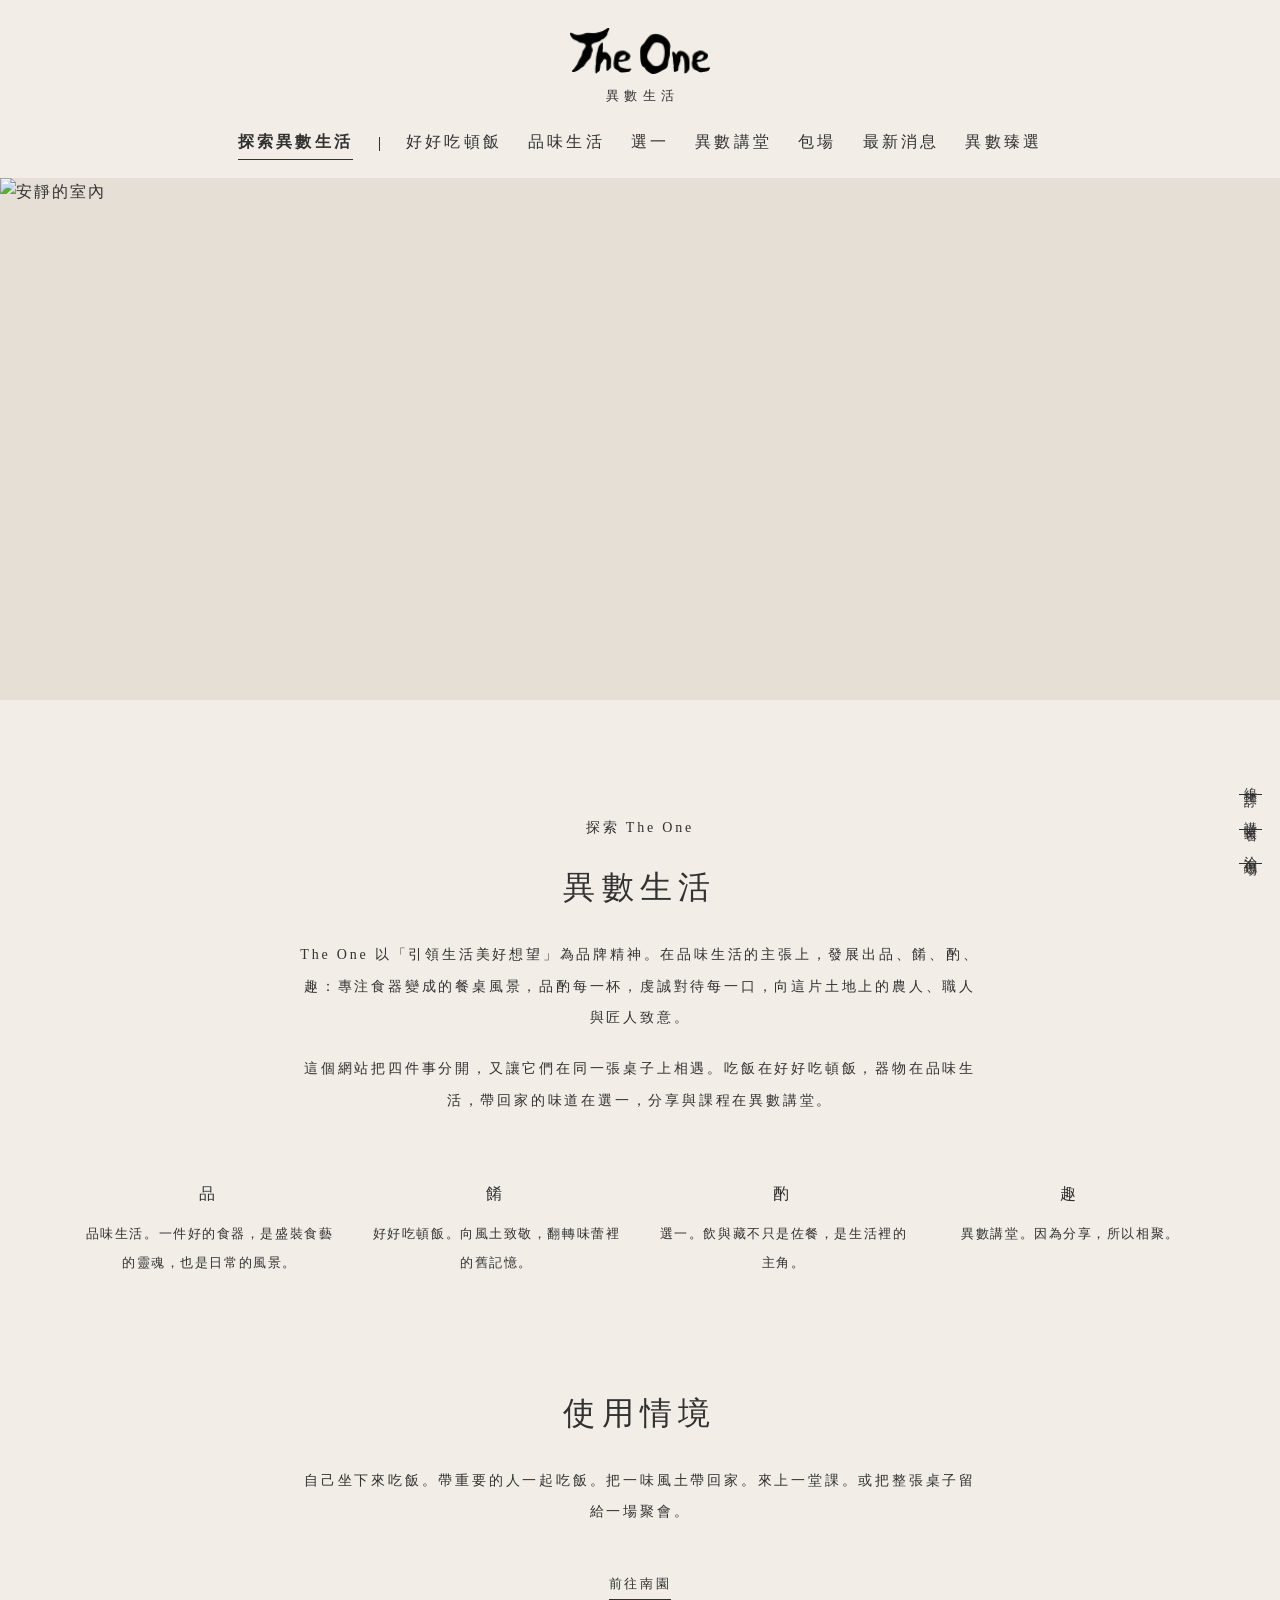
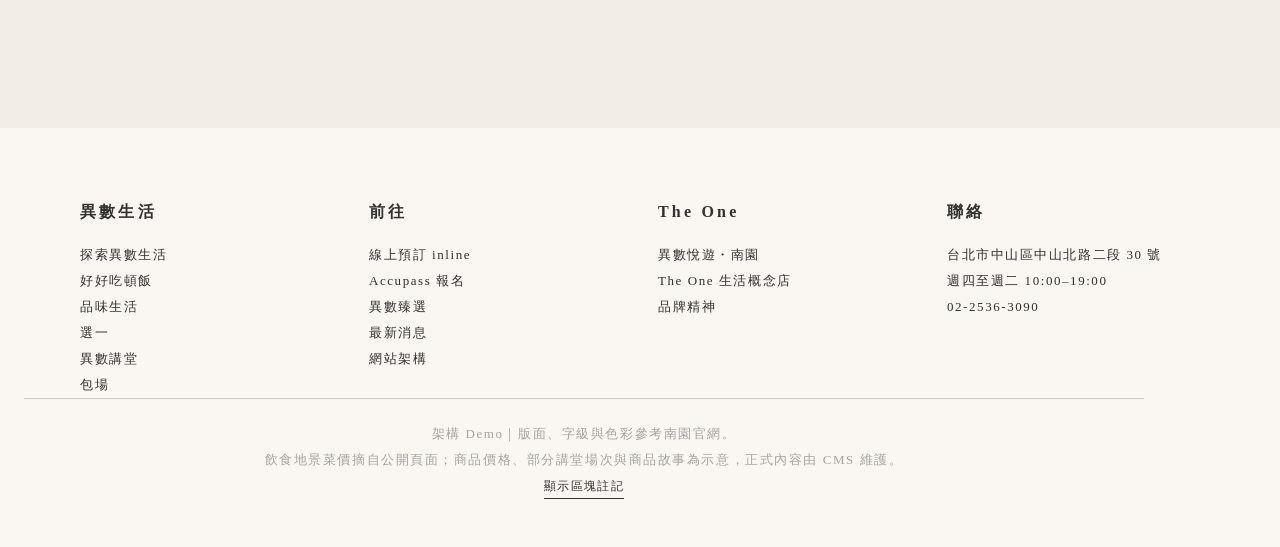
==== about.html @ 54ef7bcd "建立異數生活網站架構 Demo，版面依南園官網。 Co-authored-by: Cursor <cursoragent@cursor.com>" ====
<!DOCTYPE html>
<html lang="zh-Hant">
<head>
  <meta charset="UTF-8">
  <meta name="viewport" content="width=device-width, initial-scale=1">
  <meta name="robots" content="noindex">
  <title>探索異數生活｜異數生活</title>
  <link rel="preconnect" href="https://fonts.googleapis.com">
  <link rel="preconnect" href="https://fonts.gstatic.com" crossorigin>
  <link href="https://fonts.googleapis.com/css2?family=EB+Garamond:ital,wght@0,400;0,500;0,600;1,400&family=Noto+Serif+TC:wght@300;400;500;600;700&display=swap" rel="stylesheet">
  <link rel="stylesheet" href="css/style.css">
</head>
<body data-page="about">
  <div id="site-header"></div>
  <main>
    <section class="page-hero" data-note="HERO｜Video / Photo">
      <img src="https://images.unsplash.com/photo-1618221195710-dd6b41faaea6?auto=format&fit=crop&w=2000&q=80" alt="安靜的室內">
    </section>
    <section class="block" data-note="異數生活介紹｜核心理念">
      <div class="narrow prose">
        <p class="kicker">探索 The One</p>
        <h1>異數生活</h1>
        <p>The One 以「引領生活美好想望」為品牌精神。在品味生活的主張上，發展出品、餚、酌、趣：專注食器變成的餐桌風景，品酌每一杯，虔誠對待每一口，向這片土地上的農人、職人與匠人致意。</p>
        <p>這個網站把四件事分開，又讓它們在同一張桌子上相遇。吃飯在好好吃頓飯，器物在品味生活，帶回家的味道在選一，分享與課程在異數講堂。</p>
      </div>
      <div class="wrap taste-row">
        <div>
          <strong>品</strong>
          <span>品味生活。一件好的食器，是盛裝食藝的靈魂，也是日常的風景。</span>
        </div>
        <div>
          <strong>餚</strong>
          <span>好好吃頓飯。向風土致敬，翻轉味蕾裡的舊記憶。</span>
        </div>
        <div>
          <strong>酌</strong>
          <span>選一。飲與藏不只是佐餐，是生活裡的主角。</span>
        </div>
        <div>
          <strong>趣</strong>
          <span>異數講堂。因為分享，所以相聚。</span>
        </div>
      </div>
    </section>
    <section class="block" style="padding-top:0" data-note="使用情境">
      <div class="narrow">
        <h2>使用情境</h2>
        <p class="lead">自己坐下來吃飯。帶重要的人一起吃飯。把一味風土帶回家。來上一堂課。或把整張桌子留給一場聚會。</p>
        <p class="center" style="margin-top:36px"><a class="more" href="https://nanyuan.theonestyle.com/" target="_blank" rel="noopener">前往南園</a></p>
      </div>
    </section>
  </main>
  <div id="site-footer"></div>
  <script src="js/data.js"></script>
  <script src="js/site.js"></script>
</body>
</html>
---- css/style.css ----
:root {
  --bg: #f2ede7;
  --bg-2: #faf6f2;
  --ink: #313131;
  --muted: #a4a4a4;
  --line: rgba(49, 49, 49, 0.22);
  --photo: #e6dfd6;
  --header-h: 168px;
  --serif: "Noto Serif TC", "Songti TC", "PMingLiU", serif;
  --en: "EB Garamond", "Noto Serif TC", serif;
}

* { box-sizing: border-box; }
html { scroll-behavior: smooth; }
body {
  margin: 0;
  background: var(--bg);
  color: var(--ink);
  font-family: var(--serif);
  font-weight: 400;
  font-size: 16px;
  line-height: 1.8;
  letter-spacing: 0.12em;
}
img { max-width: 100%; display: block; }
a { color: inherit; text-decoration: none; }
button, input, select, textarea {
  font: inherit;
  color: inherit;
  letter-spacing: inherit;
  background: none;
  border: 0;
  padding: 0;
}
button { cursor: pointer; }
::selection { background: #e4d5c8; color: var(--ink); }
:focus-visible { outline: 1px solid var(--ink); outline-offset: 3px; }

.site-header {
  position: fixed;
  top: 0;
  left: 0;
  right: 0;
  z-index: 50;
  background: var(--bg);
  padding: 28px 72px 18px;
  text-align: center;
}
.logo { display: inline-block; }
.logo img { height: 46px; width: auto; margin: 0 auto; }
.logo span {
  display: block;
  margin-top: 10px;
  font-size: 13px;
  font-weight: 300;
  letter-spacing: 0.42em;
  text-indent: 0.42em;
}
.primary-nav {
  display: flex;
  justify-content: center;
  align-items: center;
  flex-wrap: wrap;
  gap: 8px 26px;
  margin-top: 18px;
  font-size: 16px;
  letter-spacing: 0.2em;
}
.primary-nav a { padding-bottom: 2px; border-bottom: 1px solid transparent; }
.primary-nav a.active { font-weight: 700; border-bottom-color: var(--ink); }
.primary-nav a:hover { opacity: 0.55; }
.nav-rule { width: 1px; height: 14px; background: var(--ink); }

.menu-btn {
  display: none;
  position: absolute;
  left: 22px;
  top: 36px;
  width: 30px;
  height: 16px;
}
.menu-btn span { display: block; height: 1px; background: var(--ink); }
.menu-btn span + span { margin-top: 7px; }

.side-cta {
  position: fixed;
  right: 18px;
  bottom: 36px;
  z-index: 35;
  display: flex;
  flex-direction: column;
  align-items: center;
  gap: 16px;
}
.side-cta a {
  writing-mode: vertical-rl;
  font-size: 13px;
  letter-spacing: 0.18em;
  padding-bottom: 8px;
  border-bottom: 1px solid var(--ink);
}
.side-cta a:hover { opacity: 0.55; }

main { padding-top: var(--header-h); }
.block { padding: 112px 24px; }
.wrap { max-width: 1120px; margin: 0 auto; }
.narrow { max-width: 680px; margin: 0 auto; text-align: center; }

h1, h2, .section-title {
  font-weight: 300;
  font-size: 32px;
  letter-spacing: 0.2em;
  line-height: 1.5;
  text-align: center;
  margin: 0 0 28px;
}
h3 {
  font-weight: 300;
  font-size: 20px;
  letter-spacing: 0.12em;
  margin: 0 0 12px;
}
.lead, .prose p {
  font-size: 14px;
  line-height: 2.25;
  letter-spacing: 0.2em;
  text-align: center;
}
.lead { margin: 0 auto; }
.prose p { margin: 0 0 1.4em; }
.kicker {
  display: block;
  margin-bottom: 18px;
  font-size: 13px;
  letter-spacing: 0.32em;
  text-align: center;
  font-weight: 500;
}

.more {
  display: inline-block;
  margin-top: 8px;
  font-size: 13px;
  font-weight: 500;
  letter-spacing: 0.2em;
  border-bottom: 1px solid var(--ink);
  padding-bottom: 4px;
}
.more:hover { opacity: 0.5; }
.center { text-align: center; }

.hero, .page-hero, .full-photo {
  background: var(--photo) center/cover no-repeat;
  overflow: hidden;
}
.hero { height: calc(100vh - var(--header-h)); min-height: 480px; }
.page-hero { height: 58vh; min-height: 380px; }
.full-photo { height: 72vh; min-height: 420px; }
.hero img, .page-hero img, .full-photo img, .media img {
  width: 100%;
  height: 100%;
  object-fit: cover;
}
img.is-broken { opacity: 0; }

.feature-grid, .grid-4, .grid-3, .grid-2 {
  display: grid;
  gap: 56px 32px;
}
.feature-grid, .grid-2 { grid-template-columns: 1fr 1fr; }
.grid-4 { grid-template-columns: repeat(4, 1fr); }
.grid-3 { grid-template-columns: repeat(3, 1fr); }

.fcard, .pcard { display: block; }
.media { display: block; aspect-ratio: 1; overflow: hidden; background: var(--photo); }
.fcard .media { aspect-ratio: 1; }
.fcard h3, .pcard h3 {
  margin-top: 18px;
  font-size: 18px;
  font-weight: 300;
  letter-spacing: 0.08em;
  line-height: 1.6;
}
.fcard p, .pcard p, .meta {
  margin: 6px 0 0;
  font-size: 14px;
  letter-spacing: 0.06em;
  line-height: 1.8;
  text-align: left;
}
.pcard .price { display: block; margin-top: 8px; font-family: var(--en); letter-spacing: 0.08em; font-size: 16px; }
.fcard:hover img, .pcard:hover img { opacity: 0.88; }
.fcard img, .pcard img { transition: opacity 0.45s ease; }

.cat-block { margin-bottom: 88px; }
.cat-block h2 { margin-bottom: 36px; }
.cat-block h3 {
  margin: 28px 0 18px;
  font-size: 16px;
  letter-spacing: 0.2em;
  font-weight: 500;
  text-align: center;
}

.filters {
  display: flex;
  flex-wrap: wrap;
  justify-content: center;
  gap: 16px 28px;
  margin: 8px 0 72px;
}
.filters button {
  font-size: 14px;
  letter-spacing: 0.16em;
  padding-bottom: 4px;
  border-bottom: 1px solid transparent;
}
.filters button.is-on { font-weight: 700; border-bottom-color: var(--ink); }
.filters button:hover { opacity: 0.55; }

.split {
  display: grid;
  grid-template-columns: 1fr 1fr;
  gap: 72px;
  text-align: left;
}
.line-list { border-top: 1px solid var(--line); }
.line-item {
  display: grid;
  grid-template-columns: 118px 1fr;
  gap: 12px 18px;
  align-items: baseline;
  padding: 18px 0;
  border-bottom: 1px solid var(--line);
  font-size: 14px;
  letter-spacing: 0.06em;
  line-height: 1.7;
}
.line-item time, .line-item em {
  font-style: normal;
  font-family: var(--en);
  letter-spacing: 0.06em;
  color: var(--ink);
}
.line-item em { font-family: var(--serif); font-size: 12px; letter-spacing: 0.14em; color: var(--muted); }
.line-item:hover span { opacity: 0.55; }

.taste-row {
  display: grid;
  grid-template-columns: repeat(4, 1fr);
  gap: 28px;
  margin-top: 64px;
  text-align: center;
}
.taste-row strong {
  display: block;
  font-weight: 500;
  letter-spacing: 0.28em;
  margin-bottom: 10px;
}
.taste-row span { font-size: 13px; letter-spacing: 0.12em; line-height: 1.9; }

.menu-grid {
  display: grid;
  grid-template-columns: repeat(3, 1fr);
  gap: 48px 36px;
  text-align: left;
}
.menu-grid h2 { font-size: 24px; margin-bottom: 8px; }
.menu-grid .note {
  text-align: center;
  font-size: 13px;
  letter-spacing: 0.12em;
  margin: 0 0 22px;
  line-height: 1.8;
}
.menu-grid li {
  display: flex;
  justify-content: space-between;
  gap: 12px;
  padding: 13px 0;
  border-bottom: 1px solid var(--line);
  font-size: 14px;
  letter-spacing: 0.06em;
  line-height: 1.6;
  list-style: none;
}
.menu-grid ul { margin: 0; padding: 0; }
.menu-grid em { font-style: normal; font-family: var(--en); letter-spacing: 0.04em; white-space: nowrap; }
.menu-grid a:hover { opacity: 0.55; }

.scenes { display: grid; grid-template-columns: repeat(3, 1fr); gap: 40px; }
.scenes article { text-align: center; }
.scenes h3 { letter-spacing: 0.16em; }
.scenes p { font-size: 14px; letter-spacing: 0.1em; line-height: 2; }

.form {
  max-width: 640px;
  margin: 0 auto;
  text-align: left;
}
.field { margin-bottom: 26px; }
.field label {
  display: block;
  font-size: 13px;
  letter-spacing: 0.2em;
  margin-bottom: 8px;
}
.field input, .field select, .field textarea {
  width: 100%;
  border-bottom: 1px solid rgba(49, 49, 49, 0.45);
  padding: 10px 0;
  letter-spacing: 0.08em;
  border-radius: 0;
}
.field textarea { min-height: 96px; resize: vertical; }
.btn-line {
  display: inline-block;
  border: 1px solid var(--ink);
  padding: 12px 36px;
  font-size: 14px;
  letter-spacing: 0.2em;
  background: transparent;
  color: var(--ink);
}
.btn-line:hover { background: var(--ink); color: var(--bg); }
.form-ok {
  text-align: center;
  font-size: 14px;
  letter-spacing: 0.16em;
  line-height: 2.1;
}

.detail {
  display: grid;
  grid-template-columns: 1.05fr 0.95fr;
  gap: 64px;
  align-items: start;
}
.detail .media { aspect-ratio: 4/5; }
.detail h1 { text-align: left; font-size: 32px; margin: 12px 0 18px; }
.detail .lead, .detail .prose p { text-align: left; }
.buybox {
  margin-top: 28px;
  padding-top: 22px;
  border-top: 1px solid var(--line);
}
.qty { display: inline-flex; align-items: center; gap: 16px; margin: 12px 0 20px; font-family: var(--en); }
.qty button { width: 28px; font-size: 18px; }
.spec-list { margin: 18px 0 0; padding: 0; }
.spec-list li {
  display: grid;
  grid-template-columns: 120px 1fr;
  gap: 12px;
  padding: 10px 0;
  border-bottom: 1px solid var(--line);
  font-size: 14px;
  letter-spacing: 0.08em;
  list-style: none;
}
.spec-list span { color: var(--muted); }

.flow {
  max-width: 760px;
  margin: 0 auto;
}
.flow a, .flow .flow-item {
  display: block;
  padding: 22px 0;
  border-bottom: 1px solid var(--line);
  text-align: center;
  letter-spacing: 0.16em;
}
.flow a:hover { opacity: 0.55; }
.cols-2 { display: grid; grid-template-columns: 1fr 1fr; gap: 48px; text-align: left; }
.cols-2 h3 { text-align: left; letter-spacing: 0.16em; }
.cols-2 li { font-size: 14px; letter-spacing: 0.08em; line-height: 2; }

.site-footer {
  background: var(--bg-2);
  padding: 72px 24px 48px;
  letter-spacing: 0.08em;
}
.footer-grid {
  max-width: 1120px;
  margin: 0 auto;
  display: grid;
  grid-template-columns: repeat(4, 1fr);
  gap: 36px;
}
.site-footer h2 {
  font-size: 16px;
  font-weight: 600;
  letter-spacing: 0.2em;
  text-align: left;
  margin: 0 0 18px;
}
.site-footer a, .site-footer p {
  display: block;
  font-size: 13px;
  letter-spacing: 0.12em;
  line-height: 2;
  margin: 0;
}
.site-footer a:hover { opacity: 0.55; }
.copy {
  max-width: 1120px;
  margin: 48px auto 0;
  padding-top: 22px;
  border-top: 1px solid var(--line);
  font-size: 12px;
  letter-spacing: 0.12em;
  line-height: 1.9;
  color: var(--muted);
  text-align: center;
}
.copy button { color: var(--ink); border-bottom: 1px solid var(--ink); font-size: 12px; letter-spacing: 0.12em; }

.drawer[hidden] { display: none; }
.drawer {
  position: fixed;
  inset: 0;
  z-index: 70;
  background: rgba(49, 49, 49, 0.28);
}
.drawer-panel {
  position: absolute;
  top: 0;
  right: 0;
  width: min(420px, 100%);
  height: 100%;
  background: var(--bg);
  padding: 36px 28px;
  overflow: auto;
}
.drawer-panel h2 { text-align: left; font-size: 24px; }
.cart-row {
  display: grid;
  grid-template-columns: 1fr auto;
  gap: 8px;
  padding: 14px 0;
  border-bottom: 1px solid var(--line);
  font-size: 14px;
  letter-spacing: 0.06em;
}
.mobile-cta { display: none; }

body.show-notes [data-note] { outline: 1px dashed rgba(49, 49, 49, 0.45); outline-offset: 6px; position: relative; }
body.show-notes [data-note]::after {
  content: attr(data-note);
  position: absolute;
  top: 8px;
  left: 8px;
  z-index: 3;
  background: var(--ink);
  color: var(--bg);
  font-size: 11px;
  letter-spacing: 0.08em;
  line-height: 1.4;
  padding: 4px 8px;
}

@media (max-width: 1180px) {
  .site-header { padding: 22px 20px 16px; }
  .menu-btn { display: block; }
  .primary-nav { display: none; }
  body.nav-open .primary-nav {
    display: flex;
    flex-direction: column;
    position: fixed;
    left: 0;
    right: 0;
    top: var(--header-h);
    bottom: 0;
    margin: 0;
    padding: 36px 24px 48px;
    background: var(--bg);
    z-index: 45;
    overflow: auto;
    gap: 22px;
  }
  .nav-rule { display: none; }
  .side-cta { display: none; }
  .mobile-cta { display: flex; justify-content: center; gap: 22px; flex-wrap: wrap; margin-top: 28px; }
  .grid-4 { grid-template-columns: 1fr 1fr; }
  .footer-grid { grid-template-columns: 1fr 1fr; }
}
@media (max-width: 800px) {
  h1, h2, .section-title { font-size: 26px; }
  .hero { height: 68vh; }
  .feature-grid, .grid-2, .grid-3, .split, .menu-grid, .scenes, .detail, .taste-row, .cols-2 {
    grid-template-columns: 1fr;
  }
  .grid-4 { grid-template-columns: 1fr 1fr; gap: 28px 16px; }
  .block { padding: 72px 20px; }
  .line-item { grid-template-columns: 1fr; }
  .footer-grid { grid-template-columns: 1fr; }
  .detail h1 { font-size: 26px; }
}
@media (prefers-reduced-motion: reduce) {
  * { scroll-behavior: auto !important; transition: none !important; }
}
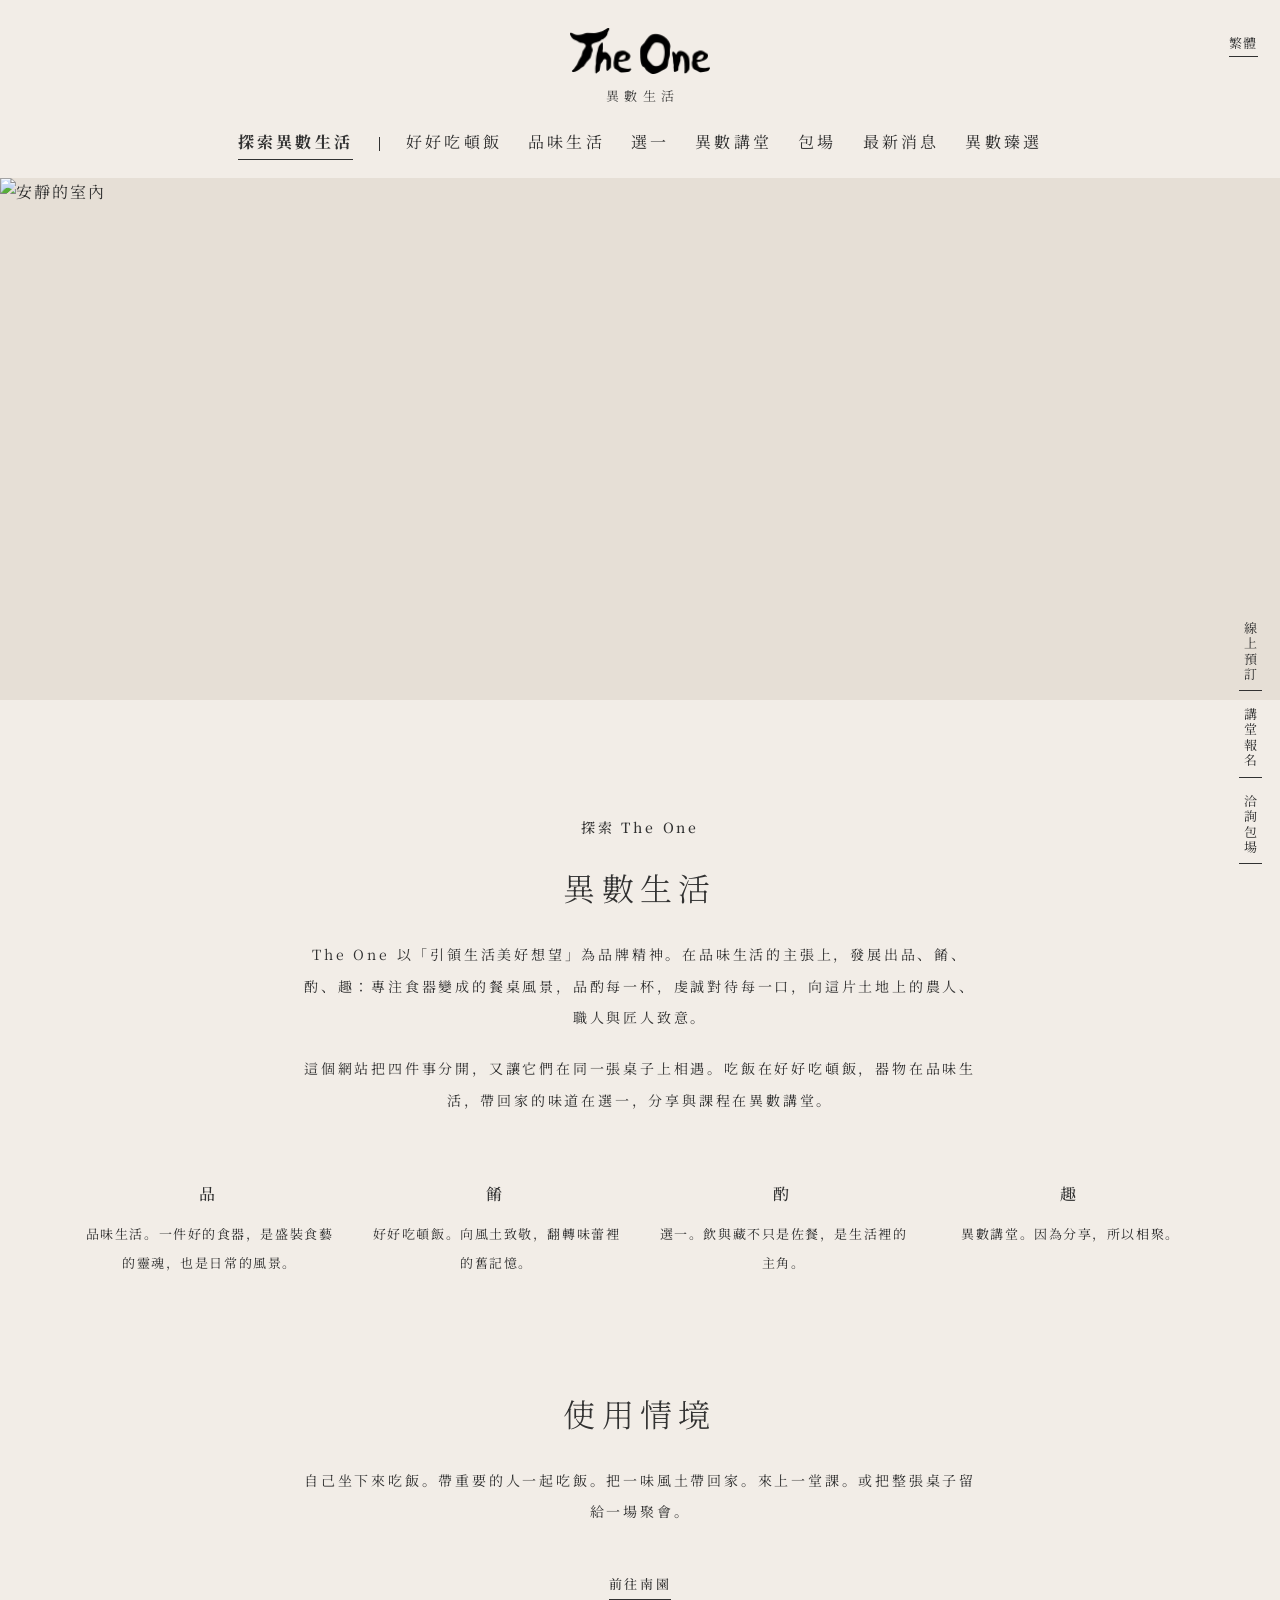
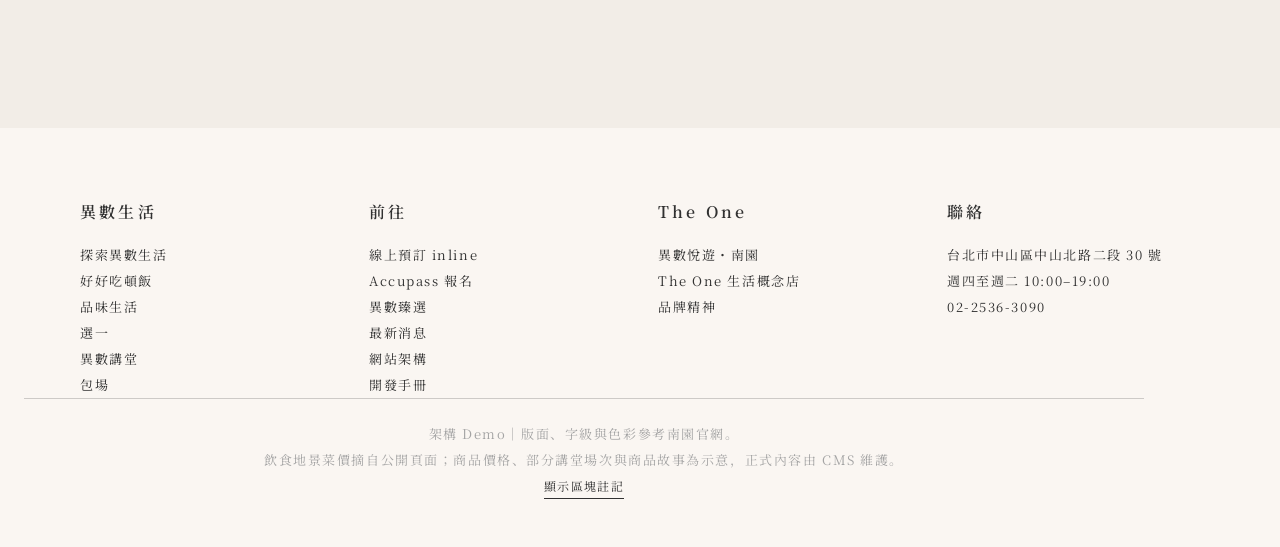
==== commit 542d647f: "加上簡體、英文、日文、韓文切換，預設仍為繁體。 Co-authored-by: Cursor <cursoragent@cursor.com>" ====
--- a/about.html
+++ b/about.html
@@ -7,7 +7,7 @@
   <title>探索異數生活｜異數生活</title>
   <link rel="preconnect" href="https://fonts.googleapis.com">
   <link rel="preconnect" href="https://fonts.gstatic.com" crossorigin>
-  <link href="https://fonts.googleapis.com/css2?family=EB+Garamond:ital,wght@0,400;0,500;0,600;1,400&family=Noto+Serif+TC:wght@300;400;500;600;700&display=swap" rel="stylesheet">
+  <link href="https://fonts.googleapis.com/css2?family=EB+Garamond:ital,wght@0,400;0,500;0,600;1,400&family=Noto+Serif+JP:wght@300;400;500;600&family=Noto+Serif+KR:wght@300;400;500;600&family=Noto+Serif+SC:wght@300;400;500;600;700&family=Noto+Serif+TC:wght@300;400;500;600;700&display=swap" rel="stylesheet">
   <link rel="stylesheet" href="css/style.css">
 </head>
 <body data-page="about">
@@ -51,7 +51,9 @@
     </section>
   </main>
   <div id="site-footer"></div>
+  <script src="js/i18n.js"></script>
   <script src="js/data.js"></script>
+  <script src="js/i18n-catalog.js"></script>
   <script src="js/site.js"></script>
 </body>
 </html>
--- a/css/style.css
+++ b/css/style.css
@@ -6,7 +6,7 @@
   --line: rgba(49, 49, 49, 0.22);
   --photo: #e6dfd6;
   --header-h: 168px;
-  --serif: "Noto Serif TC", "Songti TC", "PMingLiU", serif;
+  --serif: "Noto Serif TC", "Noto Serif SC", "Noto Serif JP", "Noto Serif KR", "Songti TC", "PMingLiU", serif;
   --en: "EB Garamond", "Noto Serif TC", serif;
 }
 
@@ -81,6 +81,40 @@
 }
 .menu-btn span { display: block; height: 1px; background: var(--ink); }
 .menu-btn span + span { margin-top: 7px; }
+
+.lang { position: absolute; right: 22px; top: 28px; z-index: 60; }
+.lang-btn { font-size: 13px; letter-spacing: 0.12em; border-bottom: 1px solid var(--ink); padding-bottom: 2px; }
+.lang-menu {
+  position: absolute;
+  right: 0;
+  top: calc(100% + 12px);
+  min-width: 148px;
+  margin: 0;
+  padding: 8px 0;
+  background: var(--bg);
+  border: 1px solid var(--line);
+  text-align: left;
+}
+.lang-menu[hidden] { display: none !important; }
+.lang-menu button { display: block; width: 100%; text-align: left; padding: 8px 16px; font-size: 14px; letter-spacing: 0.06em; }
+.lang-menu button[aria-current="true"] { font-weight: 700; }
+.lang-menu button:hover { opacity: 0.55; }
+
+html[lang="zh-Hans"] body { font-family: "Noto Serif SC", "Noto Serif TC", serif; }
+html[lang="ja"] body { font-family: "Noto Serif JP", "Noto Serif TC", serif; letter-spacing: 0.08em; }
+html[lang="ko"] body { font-family: "Noto Serif KR", "Noto Serif TC", serif; letter-spacing: 0.04em; }
+html[lang="en"] body { letter-spacing: 0.02em; }
+html[lang="en"] .primary-nav,
+html[lang="en"] h1,
+html[lang="en"] h2,
+html[lang="en"] .section-title,
+html[lang="en"] .lead,
+html[lang="ja"] .lead,
+html[lang="ko"] .lead { letter-spacing: 0.04em; }
+html[lang="en"] .lead,
+html[lang="ja"] .lead,
+html[lang="ko"] .lead { line-height: 1.9; }
+html[lang="en"] .primary-nav { font-size: 15px; gap: 8px 16px; }
 
 .side-cta {
   position: fixed;
@@ -460,8 +494,14 @@
   padding: 4px 8px;
 }
 
+html[lang="en"] .logo span,
+html[lang="ja"] .logo span,
+html[lang="ko"] .logo span,
+html[lang="zh-Hans"] .logo span { letter-spacing: 0.18em; text-indent: 0.18em; }
+
 @media (max-width: 1180px) {
-  .site-header { padding: 22px 20px 16px; }
+  .site-header { padding: 22px 64px 16px; }
+  .lang { right: 14px; top: 22px; }
   .menu-btn { display: block; }
   .primary-nav { display: none; }
   body.nav-open .primary-nav {
